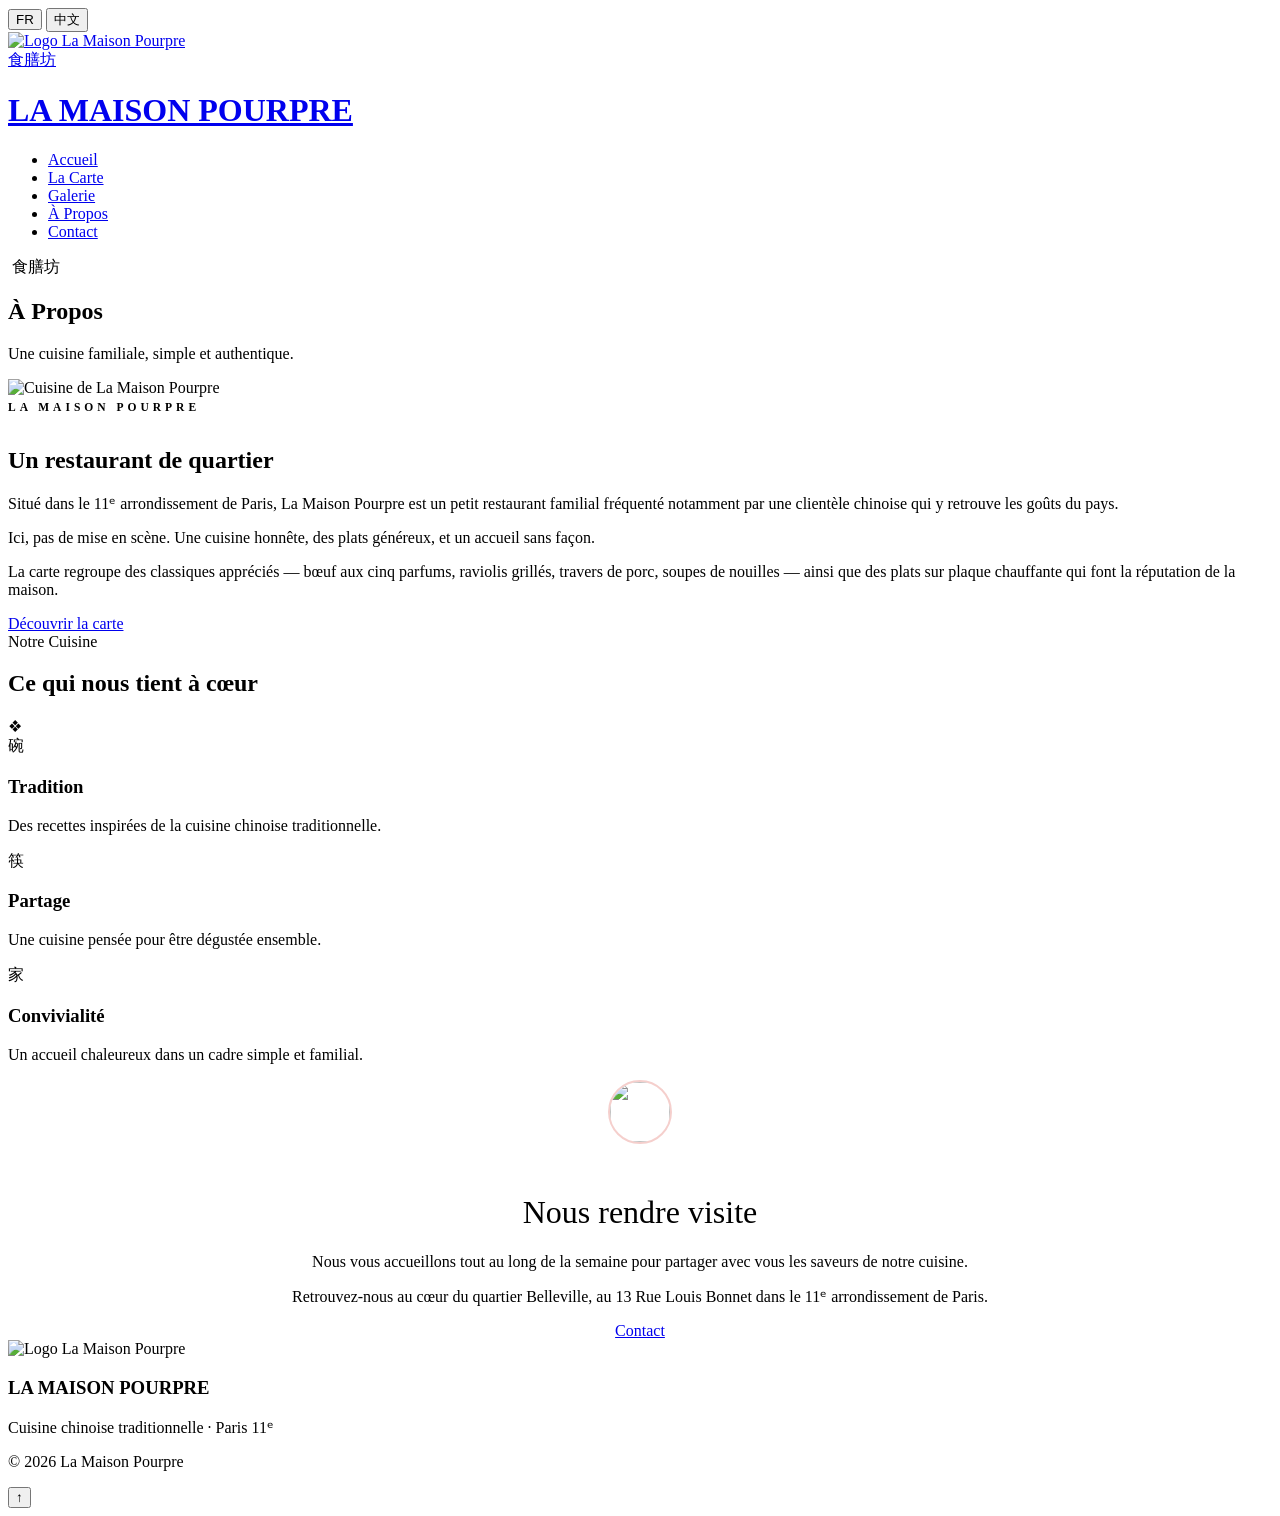
==== apropos.html @ 27ecfc63 "Add files via upload" ====
<!DOCTYPE html>
<html lang="fr">
<head>
  <meta charset="UTF-8">
  <meta name="viewport" content="width=device-width, initial-scale=1.0">
  <title>À Propos | La Maison Pourpre</title>
  <meta name="description" content="À propos de La Maison Pourpre, restaurant chinois familial à Paris 11.">
  <link rel="icon" type="image/png" href="images/logo.png">
  <link rel="stylesheet" href="css/style.css">
</head>
<body>

<!-- SÉLECTEUR DE LANGUE -->
<div class="lang-switcher">
  <button class="lang-btn active" data-lang="fr">FR</button>
  <button class="lang-btn" data-lang="zh">中文</button>
</div>

<!-- HEADER -->
<header class="header">
  <a href="index.html" class="logo-container">
    <img class="logo-img" src="images/logo.png" alt="Logo La Maison Pourpre">
    <div class="logo-text">
      <div class="chinese-name">食膳坊</div>
      <h1>LA MAISON POURPRE</h1>
    </div>
  </a>
  <nav>
    <ul>
      <li><a href="index.html" data-i18n="nav_home">Accueil</a></li>
      <li><a href="menu.html" data-i18n="nav_menu">La Carte</a></li>
      <li><a href="galerie.html" data-i18n="nav_gallery">Galerie</a></li>
      <li><a href="apropos.html" class="active" data-i18n="nav_about">À Propos</a></li>
      <li><a href="contact.html" data-i18n="nav_contact">Contact</a></li>
    </ul>
  </nav>
</header>

<!-- PAGE HERO -->
<section class="page-hero">
  <div class="page-hero-bg" style="background-image:url('images/eventailgauche.jpg');"></div>
  <div class="page-hero-overlay"></div>
  <div class="page-hero-content">
    <img class="page-hero-logo" src="images/logo.png" alt="">
    <span class="hero-chinese">食膳坊</span>
    <h1 data-i18n="about_hero_title">À Propos</h1>
    <p data-i18n="about_hero_desc">Une cuisine familiale, simple et authentique.</p>
  </div>
</section>

<!-- PRÉSENTATION PRINCIPALE -->
<section class="section" style="background:var(--cream);">
  <div class="container">
    <div class="about-grid">
      <div class="about-img reveal">
        <img src="images/dumpling.jpg" alt="Cuisine de La Maison Pourpre">
      </div>
      <div class="about-text reveal">
        <span style="display:inline-block; font-size:0.72rem; font-weight:700; letter-spacing:4px; text-transform:uppercase; color:var(--red); margin-bottom:14px;" data-i18n="about_label">La Maison Pourpre</span>
        <h2 data-i18n="about_title">Un restaurant de quartier</h2>
        <p data-i18n="about_p1">Situé dans le 11ᵉ arrondissement de Paris, La Maison Pourpre est un petit restaurant familial fréquenté notamment par une clientèle chinoise qui y retrouve les goûts du pays.</p>
        <p data-i18n="about_p2">Ici, pas de mise en scène. Une cuisine honnête, des plats généreux, et un accueil sans façon.</p>
        <p data-i18n="about_p3">La carte regroupe des classiques appréciés — bœuf aux cinq parfums, raviolis grillés, travers de porc, soupes de nouilles — ainsi que des plats sur plaque chauffante qui font la réputation de la maison.</p>
        <a href="menu.html" class="btn-primary" style="margin-top:10px;" data-i18n="btn_carte">Découvrir la carte</a>
      </div>
    </div>
  </div>
</section>

<!-- VALEURS -->
<section class="section" style="background:var(--paper);">
  <div class="container">
    <div class="section-title reveal">
      <span class="label" data-i18n="val_label">Notre Cuisine</span>
      <h2 data-i18n="val_title">Ce qui nous tient à cœur</h2>
      <span class="ornament">❖</span>
    </div>
    <div class="values-grid reveal">
      <div class="value-item">
        <div class="value-icon">碗</div>
        <h3 data-i18n="val1_title">Tradition</h3>
        <p data-i18n="val1_text">Des recettes inspirées de la cuisine chinoise traditionnelle.</p>
      </div>
      <div class="value-item">
        <div class="value-icon">筷</div>
        <h3 data-i18n="val2_title">Partage</h3>
        <p data-i18n="val2_text">Une cuisine pensée pour être dégustée ensemble.</p>
      </div>
      <div class="value-item">
        <div class="value-icon">家</div>
        <h3 data-i18n="val3_title">Convivialité</h3>
        <p data-i18n="val3_text">Un accueil chaleureux dans un cadre simple et familial.</p>
      </div>
    </div>
  </div>
</section>

<!-- NOUS RENDRE VISITE -->
<section class="section" style="background:var(--cream);">
  <div class="container">
    <div class="intro-content reveal" style="text-align:center;">
      <img src="images/logo.png" alt="" style="width:60px; height:60px; object-fit:contain; border-radius:50%; margin:0 auto 24px; border:2px solid rgba(204,18,0,0.2);">
      <h2 style="font-family:'Cormorant Garamond',serif; font-size:2rem; font-weight:400; margin-bottom:22px;" data-i18n="visit_title">Nous rendre visite</h2>
      <p data-i18n="visit_p1">Nous vous accueillons tout au long de la semaine pour partager avec vous les saveurs de notre cuisine.</p>
      <p data-i18n="visit_p2">Retrouvez-nous au cœur du quartier Belleville, au 13 Rue Louis Bonnet dans le 11ᵉ arrondissement de Paris.</p>
      <a href="contact.html" class="btn-primary" style="margin-top:14px;" data-i18n="nav_contact">Contact</a>
    </div>
  </div>
</section>

<!-- FOOTER -->
<footer>
  <div class="footer-logo">
    <img src="images/logo.png" alt="Logo La Maison Pourpre">
    <h3>LA MAISON POURPRE</h3>
  </div>
  <p data-i18n="footer_tagline">Cuisine chinoise traditionnelle · Paris 11ᵉ</p>
  <p data-i18n="footer_copy">© 2026 La Maison Pourpre</p>
</footer>

<button id="backToTop">↑</button>

<script src="js/lang.js"></script>
</body>
</html>
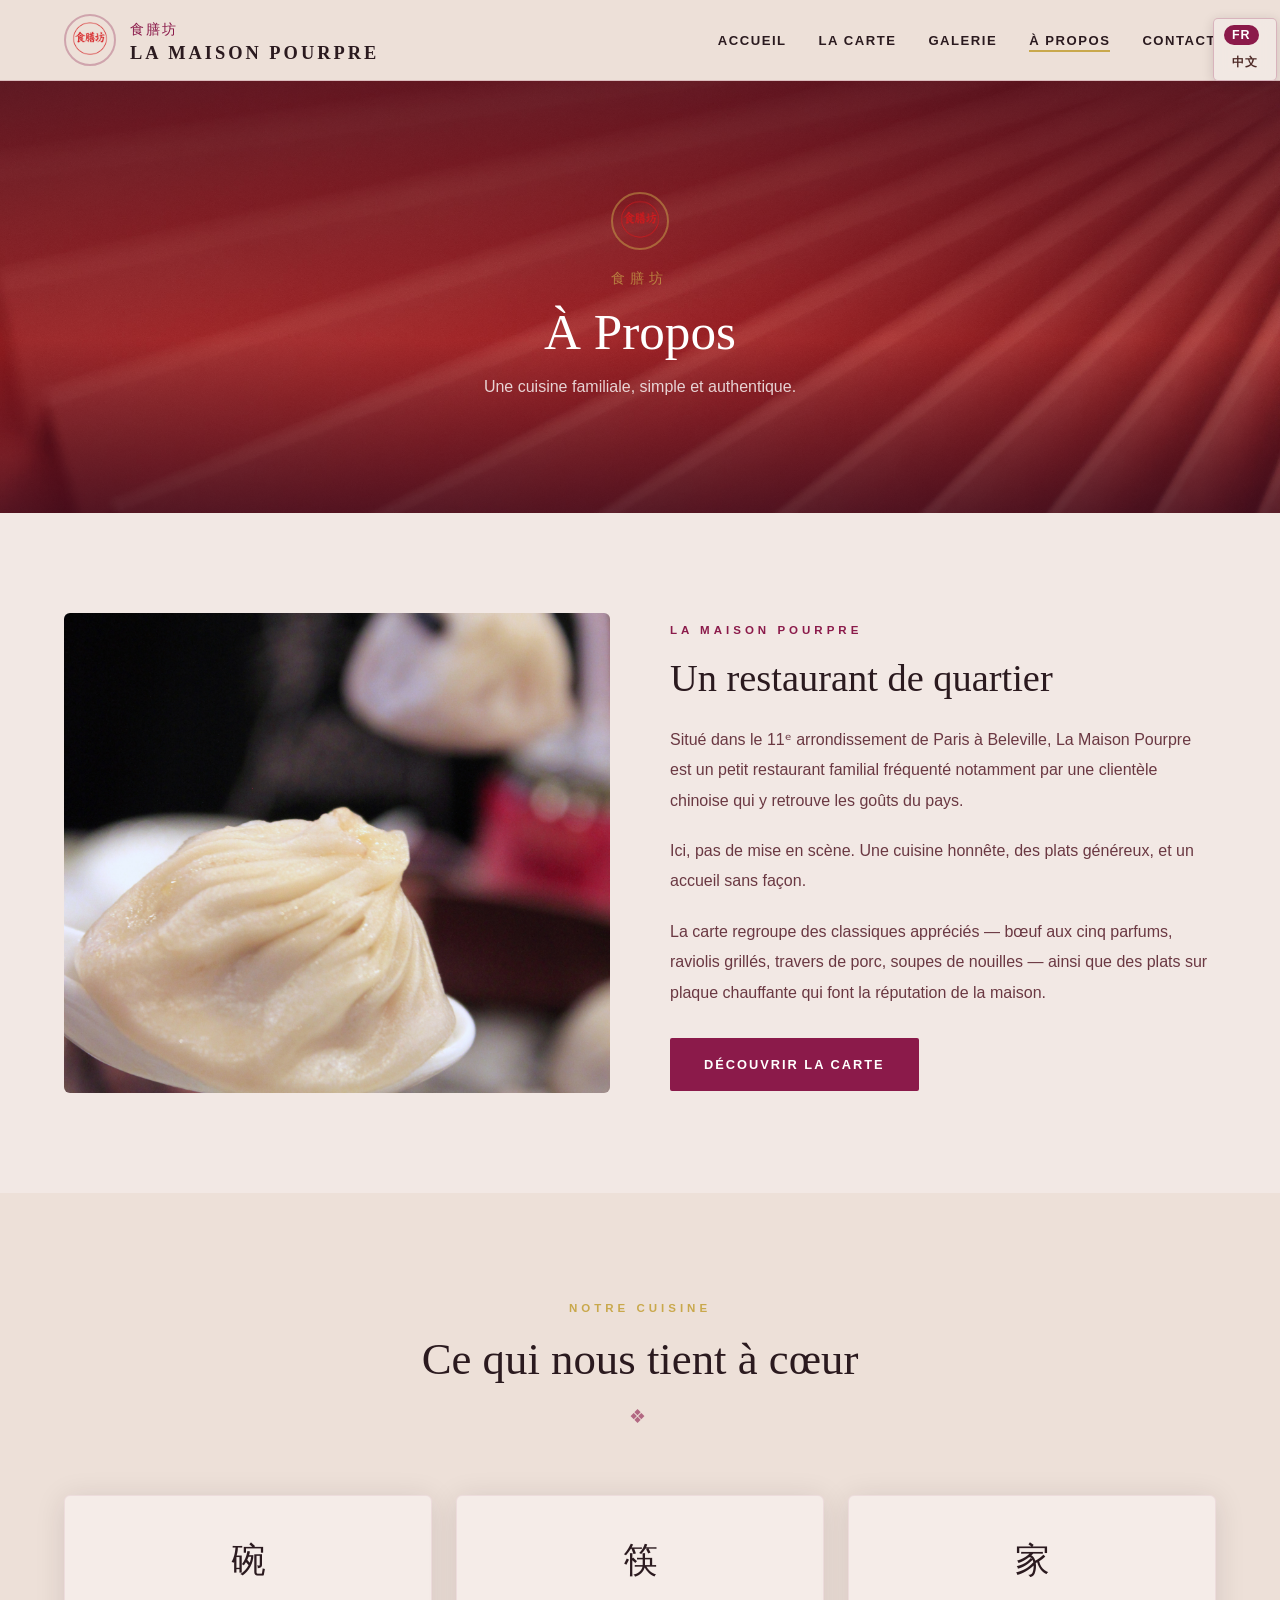
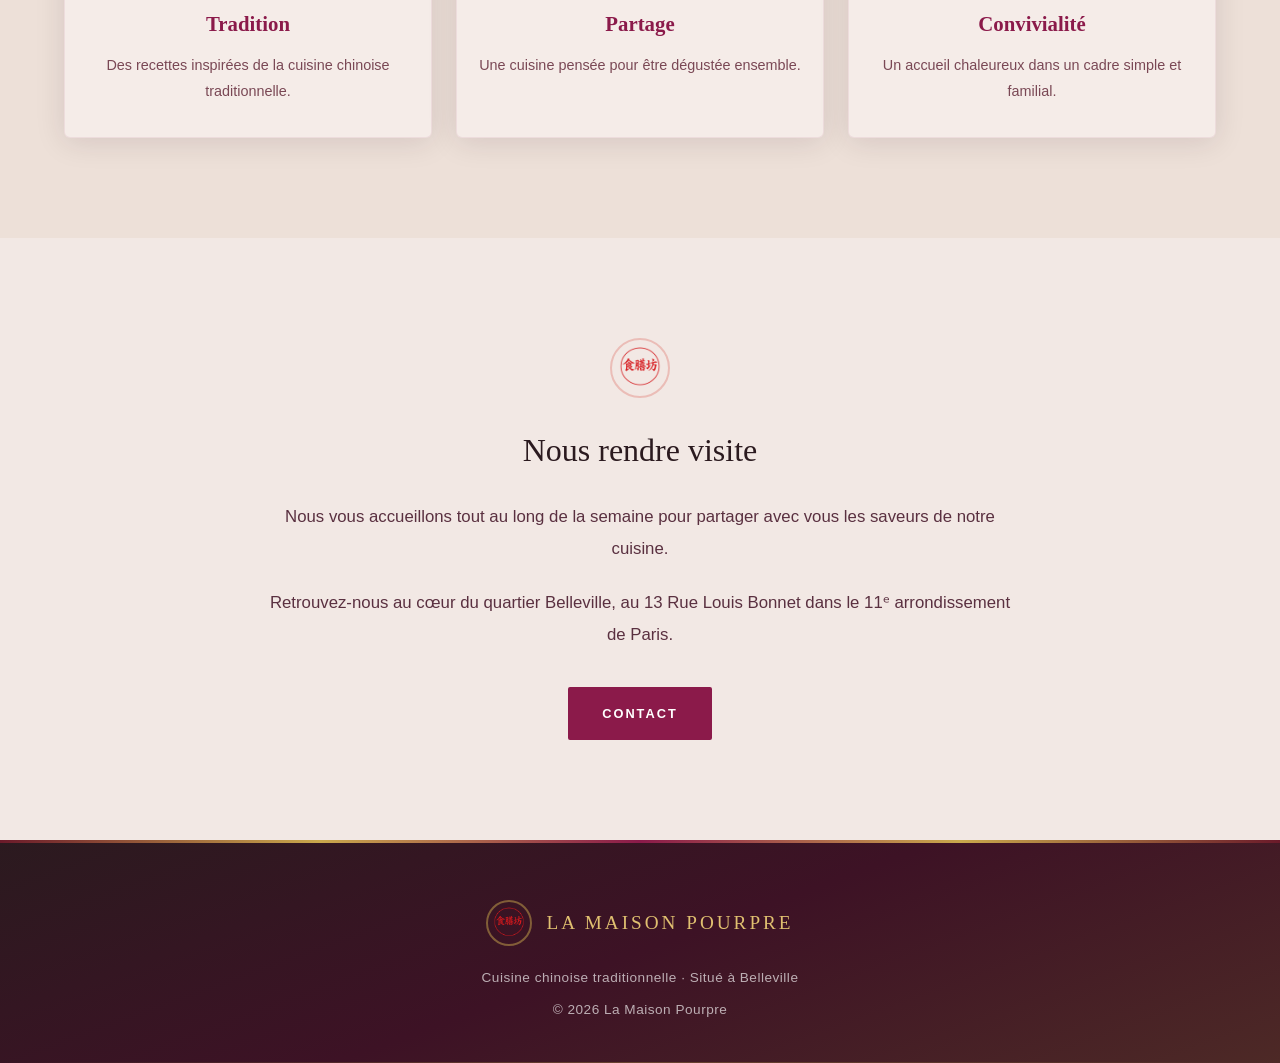
==== commit 4462818f: "Update restaurant description with location details" ====
--- a/apropos.html
+++ b/apropos.html
@@ -58,7 +58,7 @@
       <div class="about-text reveal">
         <span style="display:inline-block; font-size:0.72rem; font-weight:700; letter-spacing:4px; text-transform:uppercase; color:var(--red); margin-bottom:14px;" data-i18n="about_label">La Maison Pourpre</span>
         <h2 data-i18n="about_title">Un restaurant de quartier</h2>
-        <p data-i18n="about_p1">Situé dans le 11ᵉ arrondissement de Paris, La Maison Pourpre est un petit restaurant familial fréquenté notamment par une clientèle chinoise qui y retrouve les goûts du pays.</p>
+        <p data-i18n="about_p1">Situé dans le 11ᵉ arrondissement de Paris à Belleville, La Maison Pourpre est un petit restaurant familial fréquenté notamment par une clientèle chinoise qui y retrouve les goûts du pays.</p>
         <p data-i18n="about_p2">Ici, pas de mise en scène. Une cuisine honnête, des plats généreux, et un accueil sans façon.</p>
         <p data-i18n="about_p3">La carte regroupe des classiques appréciés — bœuf aux cinq parfums, raviolis grillés, travers de porc, soupes de nouilles — ainsi que des plats sur plaque chauffante qui font la réputation de la maison.</p>
         <a href="menu.html" class="btn-primary" style="margin-top:10px;" data-i18n="btn_carte">Découvrir la carte</a>
--- a/css/style.css
+++ b/css/style.css
@@ -0,0 +1,1065 @@
+/* ============================================================
+   LA MAISON POURPRE — style.css
+   Police : Cormorant Garamond (titres) + Lato (corps)
+   Palette : Pourpre · Bordeaux · Or · Brun
+   ============================================================ */
+
+@import url('https://fonts.googleapis.com/css2?family=Cormorant+Garamond:ital,wght@0,300;0,400;0,600;0,700;1,300;1,400&family=Lato:wght@300;400;700&display=swap');
+
+/* ──────────────────────────────────────────────
+   VARIABLES
+────────────────────────────────────────────── */
+:root {
+  --red:          #8B1A4A;   /* pourpre principal */
+  --red-dark:     #5E0F33;   /* pourpre foncé */
+  --red-light:    #A93060;   /* pourpre clair */
+  --bordeaux:     #6B1A2A;   /* bordeaux profond */
+  --brown:        #4D2926;   /* brun chaud */
+  --brown-light:  #7A4A3A;   /* brun moyen */
+  --green:        #3D6B4A;
+  --cream:        #F2E8E4;   /* crème légèrement rosée */
+  --paper:        #EDE0D8;   /* fond général — ivoire pourpré */
+  --paper-light:  #F5ECE8;   /* sections alternées */
+  --ink:          #2B1A1F;   /* texte foncé avec teinte pourpre */
+  --gold:         #C9A84C;   /* or conservé */
+  --gold-light:   #E0C070;   /* or clair */
+
+  --radius:     6px;
+  --transition: all 0.35s ease;
+  --shadow:     0 4px 30px rgba(43,10,30,.12);
+  --shadow-lg:  0 12px 50px rgba(43,10,30,.22);
+}
+
+/* ──────────────────────────────────────────────
+   RESET
+────────────────────────────────────────────── */
+*, *::before, *::after { margin:0; padding:0; box-sizing:border-box; }
+html { scroll-behavior:smooth; }
+
+body {
+  font-family: 'Lato', sans-serif;
+  background: var(--paper);
+  color: var(--ink);
+  line-height: 1.8;
+  overflow-x: hidden;
+}
+
+img { display:block; max-width:100%; }
+
+/* ──────────────────────────────────────────────
+   SÉLECTEUR DE LANGUE
+────────────────────────────────────────────── */
+.lang-switcher {
+  position: absolute;
+  top: 18px;
+  right: 3px;
+  z-index: 2000;
+  display: flex;
+  flex-direction: column;
+  align-items: flex-start;
+  gap: 6px;
+  background: rgba(242,232,228,0.95);
+  border: 1px solid rgba(139,26,74,0.25);
+  border-radius: 5px;
+  padding: 6px 10px;
+  backdrop-filter: blur(8px);
+  box-shadow: 0 2px 12px rgba(43,10,30,.15);
+}
+
+.lang-btn {
+  background: none;
+  border: none;
+  cursor: pointer;
+  font-family: 'Lato', sans-serif;
+  font-size: 0.78rem;
+  font-weight: 700;
+  letter-spacing: 1px;
+  color: var(--brown);
+  padding: 3px 8px;
+  border-radius: 20px;
+  transition: var(--transition);
+  text-transform: uppercase;
+}
+
+.lang-btn.active,
+.lang-btn:hover {
+  background: var(--red);
+  color: white;
+}
+
+/* ──────────────────────────────────────────────
+   CONTAINER
+────────────────────────────────────────────── */
+.container { width:90%; max-width:1200px; margin:auto; }
+
+/* ──────────────────────────────────────────────
+   HEADER
+────────────────────────────────────────────── */
+.header {
+  position: sticky;
+  top: 0;
+  z-index: 1000;
+  background: rgba(237,224,216,0.97);
+  backdrop-filter: blur(12px);
+  border-bottom: 1px solid rgba(139,26,74,0.18);
+  display: flex;
+  justify-content: space-between;
+  align-items: center;
+  padding: 14px 5%;
+  transition: var(--transition);
+}
+
+.logo-container {
+  display: flex;
+  align-items: center;
+  gap: 14px;
+  text-decoration: none;
+}
+
+.logo-container img.logo-img {
+  width: 52px;
+  height: 52px;
+  object-fit: contain;
+  border-radius: 50%;
+  border: 2px solid rgba(139,26,74,0.3);
+}
+
+.logo-text h1 {
+  font-family: 'Cormorant Garamond', serif;
+  font-size: 1.15rem;
+  font-weight: 600;
+  letter-spacing: 3px;
+  color: var(--ink);
+  line-height: 1.1;
+}
+
+.logo-text .chinese-name {
+  font-size: 0.9rem;
+  color: var(--red);
+  letter-spacing: 2px;
+}
+
+nav ul {
+  display: flex;
+  list-style: none;
+  gap: 32px;
+  align-items: center;
+}
+
+nav a {
+  text-decoration: none;
+  color: var(--ink);
+  font-family: 'Lato', sans-serif;
+  font-size: 0.82rem;
+  font-weight: 700;
+  letter-spacing: 1.5px;
+  text-transform: uppercase;
+  transition: var(--transition);
+  position: relative;
+  padding-bottom: 4px;
+}
+
+nav a::after {
+  content: '';
+  position: absolute;
+  bottom: 0; left: 0;
+  width: 0; height: 2px;
+  background: var(--gold);
+  transition: width 0.3s ease;
+}
+
+nav a:hover::after,
+nav a.active::after { width: 100%; }
+nav a:hover { color: var(--red); }
+
+/* ──────────────────────────────────────────────
+   HERO (index)
+────────────────────────────────────────────── */
+.hero {
+  height: 100vh;
+  min-height: 600px;
+  background-color: var(--red-dark);
+  background-image: url('../images/devanurepoupre.jpg');
+  background-position: center center;
+  background-size: cover;
+  background-repeat: no-repeat;
+  position: relative;
+  display: flex;
+  align-items: center;
+  justify-content: center;
+  overflow: hidden;
+}
+
+.hero-bg {
+  position: absolute;
+  inset: 0;
+  background-image: url('../images/devanurepoupre.jpg');
+  background-position: center center;
+  background-size: cover;
+  background-repeat: no-repeat;
+  transform: scale(1.05);
+  animation: heroZoom 18s ease-in-out infinite alternate;
+}
+
+@keyframes heroZoom {
+  from { transform: scale(1.05); }
+  to   { transform: scale(1.12); }
+}
+
+.hero-overlay {
+  position: absolute;
+  inset: 0;
+  background: linear-gradient(
+    to bottom,
+    rgba(43,10,30,.60) 0%,
+    rgba(107,26,42,.40) 60%,
+    rgba(43,10,30,.75) 100%
+  );
+}
+
+.hero-content {
+  position: relative;
+  text-align: center;
+  color: white;
+  max-width: 860px;
+  padding: 20px;
+  animation: fadeUp 1.4s ease both;
+}
+
+.hero-logo {
+  width: 90px;
+  height: 90px;
+  object-fit: contain;
+  border-radius: 50%;
+  margin: 0 auto 24px;
+  border: 3px solid rgba(201,168,76,0.5);
+  animation: fadeUp 1s ease 0.2s both;
+}
+
+.hero-chinese {
+  display: block;
+  font-family: 'Cormorant Garamond', serif;
+  font-size: 1.1rem;
+  letter-spacing: 6px;
+  color: rgba(201,168,76,0.75);
+  text-transform: uppercase;
+  margin-bottom: 16px;
+  animation: fadeUp 1s ease 0.4s both;
+}
+
+.hero h2 {
+  font-family: 'Cormorant Garamond', serif;
+  font-size: 4.5rem;
+  font-weight: 300;
+  line-height: 1.1;
+  margin-bottom: 18px;
+  animation: fadeUp 1s ease 0.5s both;
+}
+
+.hero p {
+  font-size: 1.1rem;
+  font-weight: 300;
+  letter-spacing: 1px;
+  margin-bottom: 44px;
+  opacity: 0.9;
+  animation: fadeUp 1s ease 0.7s both;
+}
+
+.hero-divider {
+  width: 60px;
+  height: 1px;
+  background: rgba(201,168,76,0.6);
+  margin: 0 auto 40px;
+  animation: fadeUp 1s ease 0.6s both;
+}
+
+.hero-buttons {
+  display: flex;
+  justify-content: center;
+  gap: 20px;
+  flex-wrap: wrap;
+  animation: fadeUp 1s ease 0.9s both;
+}
+
+/* ──────────────────────────────────────────────
+   BOUTONS
+────────────────────────────────────────────── */
+.btn-primary, .btn-secondary {
+  padding: 13px 32px;
+  border-radius: 2px;
+  text-decoration: none;
+  font-family: 'Lato', sans-serif;
+  font-size: 0.8rem;
+  font-weight: 700;
+  letter-spacing: 2px;
+  text-transform: uppercase;
+  transition: var(--transition);
+  display: inline-block;
+}
+
+.btn-primary {
+  background: var(--red);
+  color: white;
+  border: 2px solid var(--red);
+}
+
+.btn-primary:hover {
+  background: var(--red-dark);
+  border-color: var(--red-dark);
+  transform: translateY(-2px);
+  box-shadow: 0 8px 25px rgba(139,26,74,.40);
+}
+
+.btn-secondary {
+  border: 2px solid rgba(201,168,76,0.7);
+  color: var(--gold-light);
+  background: transparent;
+}
+
+.btn-secondary:hover {
+  background: var(--gold);
+  color: var(--ink);
+  border-color: var(--gold);
+}
+
+/* ──────────────────────────────────────────────
+   SECTIONS
+────────────────────────────────────────────── */
+.section { padding: 100px 0; }
+
+.section-title {
+  text-align: center;
+  margin-bottom: 60px;
+}
+
+.section-title .label {
+  display: inline-block;
+  font-size: 0.72rem;
+  font-weight: 700;
+  letter-spacing: 4px;
+  text-transform: uppercase;
+  color: var(--gold);
+  margin-bottom: 14px;
+}
+
+.section-title h2 {
+  font-family: 'Cormorant Garamond', serif;
+  font-size: 2.8rem;
+  font-weight: 400;
+  color: var(--ink);
+  line-height: 1.2;
+}
+
+.section-title .ornament {
+  display: block;
+  color: var(--red);
+  font-size: 1.2rem;
+  margin-top: 14px;
+  opacity: 0.6;
+  letter-spacing: 6px;
+}
+
+/* ──────────────────────────────────────────────
+   INTRO (index)
+────────────────────────────────────────────── */
+.intro { background: var(--paper-light); }
+
+.intro-content {
+  max-width: 760px;
+  margin: auto;
+  text-align: center;
+}
+
+.intro-content p {
+  margin-bottom: 22px;
+  font-size: 1.05rem;
+  color: #5a3040;
+  font-weight: 300;
+  line-height: 1.9;
+}
+
+/* ──────────────────────────────────────────────
+   CARTES (spécialités etc.)
+────────────────────────────────────────────── */
+.cards {
+  display: grid;
+  grid-template-columns: repeat(auto-fit, minmax(280px,1fr));
+  gap: 30px;
+}
+
+.card {
+  background: var(--paper-light);
+  border-radius: var(--radius);
+  overflow: hidden;
+  box-shadow: var(--shadow);
+  transition: var(--transition);
+  border: 1px solid rgba(139,26,74,0.08);
+}
+
+.card:hover { transform: translateY(-8px); box-shadow: var(--shadow-lg); }
+
+.card-image { height: 250px; overflow: hidden; }
+
+.card-image img {
+  width: 100%; height: 100%;
+  object-fit: cover;
+  transition: 0.6s ease;
+}
+
+.card:hover .card-image img { transform: scale(1.08); }
+
+.card-content { padding: 28px; }
+
+.card-content h3 {
+  font-family: 'Cormorant Garamond', serif;
+  font-size: 1.4rem;
+  color: var(--red);
+  margin-bottom: 10px;
+}
+
+.card-content .chinese { font-size: 0.85rem; color: var(--brown-light); letter-spacing: 2px; }
+.card-content p { color: #6a3842; font-size: 0.95rem; }
+
+/* ──────────────────────────────────────────────
+   AMBIANCE (2 images)
+────────────────────────────────────────────── */
+.atmosphere-grid {
+  display: grid;
+  grid-template-columns: 1fr 1fr;
+  gap: 16px;
+}
+
+.atmosphere-grid .atm-item {
+  position: relative;
+  overflow: hidden;
+  border-radius: var(--radius);
+}
+
+.atmosphere-grid .atm-item img {
+  width: 100%;
+  height: 360px;
+  object-fit: cover;
+  transition: transform 0.8s ease;
+}
+
+.atmosphere-grid .atm-item:hover img { transform: scale(1.05); }
+
+/* ──────────────────────────────────────────────
+   INFOS RAPIDES (index bas)
+────────────────────────────────────────────── */
+.info {
+  background: linear-gradient(135deg, var(--ink) 0%, #3D1225 60%, var(--bordeaux) 100%);
+  color: white;
+}
+
+.info-grid {
+  display: grid;
+  grid-template-columns: repeat(auto-fit, minmax(220px,1fr));
+  gap: 40px;
+  text-align: center;
+}
+
+.info-grid .info-block h3 {
+  font-family: 'Cormorant Garamond', serif;
+  font-size: 1.3rem;
+  color: var(--gold);
+  margin-bottom: 12px;
+  letter-spacing: 1px;
+}
+
+.info-grid .info-block p { color: rgba(242,232,228,0.85); font-size: 0.95rem; line-height: 1.7; }
+
+.info-grid .info-block a {
+  color: var(--gold-light);
+  text-decoration: none;
+  transition: var(--transition);
+}
+
+.info-grid .info-block a:hover {
+  color: white;
+  text-shadow: 0 0 12px rgba(201,168,76,0.6);
+}
+
+/* ──────────────────────────────────────────────
+   ÉVENTAIL DÉCORATIF
+────────────────────────────────────────────── */
+.devanture {
+  display: flex;
+  justify-content: center;
+  padding: 30px 0;
+  background: var(--cream);
+}
+
+.devanture img {
+  width: min(100%, 520px);
+  max-width: 520px;
+  height: auto;
+  display: block;
+  border-radius: 8px;
+  box-shadow: 0 10px 30px rgba(43,10,30,0.18);
+}
+
+.fan-deco {
+  width: 100%;
+  overflow: hidden;
+  position: relative;
+  height: 200px;
+  background: var(--paper-light);
+  display: flex;
+  align-items: center;
+  justify-content: center;
+}
+
+.fan-deco img {
+  height: 220px;
+  object-fit: contain;
+  opacity: 0.45;
+  mix-blend-mode: multiply;
+}
+
+.fan-deco-bottom {
+  width: 100%;
+  overflow: hidden;
+  height: 150px;
+  background: var(--paper);
+  display: flex;
+  align-items: flex-end;
+  justify-content: center;
+}
+
+.fan-deco-bottom img {
+  height: 170px;
+  object-fit: contain;
+  opacity: 0.35;
+  mix-blend-mode: multiply;
+}
+
+/* ──────────────────────────────────────────────
+   PAGE HERO (pages internes)
+────────────────────────────────────────────── */
+.page-hero {
+  height: 48vh;
+  min-height: 340px;
+  display: flex;
+  align-items: center;
+  justify-content: center;
+  text-align: center;
+  color: white;
+  position: relative;
+  background-size: cover;
+  background-position: center;
+  overflow: hidden;
+}
+
+.page-hero-bg {
+  position: absolute;
+  inset: 0;
+  background-size: cover;
+  background-position: center;
+  animation: heroZoom 18s ease-in-out infinite alternate;
+}
+
+.page-hero-overlay {
+  position: absolute;
+  inset: 0;
+  background: linear-gradient(to bottom, rgba(43,10,30,.65), rgba(107,26,42,.45) 60%, rgba(43,10,30,.75));
+}
+
+.page-hero-content {
+  position: relative;
+  z-index: 2;
+  animation: fadeUp 1s ease both;
+}
+
+.page-hero-logo {
+  width: 58px;
+  height: 58px;
+  object-fit: contain;
+  border-radius: 50%;
+  margin: 0 auto 16px;
+  border: 2px solid rgba(201,168,76,0.5);
+}
+
+.page-hero-content .hero-chinese {
+  display: block;
+  font-family: 'Cormorant Garamond', serif;
+  font-size: 0.9rem;
+  letter-spacing: 5px;
+  color: rgba(201,168,76,0.7);
+  margin-bottom: 12px;
+}
+
+.page-hero h1 {
+  font-family: 'Cormorant Garamond', serif;
+  font-size: 3.2rem;
+  font-weight: 300;
+  line-height: 1.1;
+  margin-bottom: 12px;
+}
+
+.page-hero p {
+  font-size: 1rem;
+  font-weight: 300;
+  opacity: 0.8;
+}
+
+/* ──────────────────────────────────────────────
+   GALERIE
+────────────────────────────────────────────── */
+.gallery-masonry {
+  columns: 3 260px;
+  column-gap: 18px;
+}
+
+.gallery-masonry .gal-item {
+  break-inside: avoid;
+  margin-bottom: 18px;
+  overflow: hidden;
+  border-radius: var(--radius);
+  position: relative;
+  cursor: pointer;
+}
+
+.gallery-masonry .gal-item img {
+  width: 100%;
+  height: auto;
+  display: block;
+  transition: transform 0.6s ease;
+}
+
+.gallery-masonry .gal-item:hover img { transform: scale(1.06); }
+
+.gallery-masonry .gal-item .gal-overlay {
+  position: absolute;
+  inset: 0;
+  background: rgba(43,10,30,0);
+  transition: background 0.4s ease;
+}
+
+.gallery-masonry .gal-item:hover .gal-overlay { background: rgba(43,10,30,0.25); }
+
+.image-grid {
+  display: grid;
+  grid-template-columns: repeat(auto-fit, minmax(220px, 1fr));
+  gap: 18px;
+}
+
+.image-grid .gal-item {
+  margin-bottom: 0;
+}
+
+.image-grid .gal-item img {
+  width: 100%;
+  min-height: 220px;
+  max-height: 280px;
+  object-fit: cover;
+  border-radius: var(--radius);
+}
+
+/* Lightbox */
+.lightbox {
+  display: none;
+  position: fixed;
+  inset: 0;
+  background: rgba(0,0,0,0.92);
+  z-index: 9000;
+  align-items: center;
+  justify-content: center;
+  cursor: zoom-out;
+}
+
+.lightbox.open { display: flex; }
+
+.lightbox img {
+  max-width: 90vw;
+  max-height: 90vh;
+  object-fit: contain;
+  border-radius: var(--radius);
+  box-shadow: 0 0 80px rgba(0,0,0,0.8);
+}
+
+.lightbox-close {
+  position: absolute;
+  top: 24px; right: 32px;
+  background: none; border: none;
+  color: var(--gold-light); font-size: 2.2rem;
+  cursor: pointer; line-height: 1;
+}
+
+/* ──────────────────────────────────────────────
+   MENU RESTAURANT
+────────────────────────────────────────────── */
+.menu-nav {
+  display: flex;
+  flex-wrap: wrap;
+  justify-content: center;
+  gap: 10px;
+  margin-bottom: 60px;
+}
+
+.menu-nav-btn {
+  background: var(--paper-light);
+  border: 1px solid rgba(139,26,74,0.25);
+  padding: 9px 22px;
+  border-radius: 2px;
+  font-family: 'Lato', sans-serif;
+  font-size: 0.78rem;
+  font-weight: 700;
+  letter-spacing: 1.5px;
+  text-transform: uppercase;
+  cursor: pointer;
+  transition: var(--transition);
+  color: var(--ink);
+}
+
+.menu-nav-btn:hover,
+.menu-nav-btn.active {
+  background: var(--red);
+  color: white;
+  border-color: var(--red);
+}
+
+.menu-section { display: none; }
+.menu-section.active { display: block; }
+
+.menu-category-title {
+  font-family: 'Cormorant Garamond', serif;
+  font-size: 2rem;
+  font-weight: 400;
+  color: var(--red);
+  text-align: center;
+  margin-bottom: 8px;
+  padding-bottom: 14px;
+  border-bottom: 1px solid rgba(139,26,74,0.2);
+}
+
+.menu-category-cn {
+  text-align: center;
+  color: var(--gold);
+  font-size: 0.85rem;
+  letter-spacing: 3px;
+  margin-bottom: 40px;
+}
+
+.menu-items { display: grid; gap: 16px; }
+
+.menu-item {
+  background: var(--paper-light);
+  padding: 22px 28px;
+  border-radius: var(--radius);
+  box-shadow: 0 2px 12px rgba(43,10,30,.07);
+  border-left: 3px solid transparent;
+  transition: var(--transition);
+  display: flex;
+  justify-content: space-between;
+  align-items: flex-start;
+  gap: 16px;
+}
+
+.menu-item:hover {
+  border-left-color: var(--gold);
+  box-shadow: 0 6px 24px rgba(43,10,30,.14);
+  transform: translateX(4px);
+}
+
+.menu-item-name {
+  font-family: 'Cormorant Garamond', serif;
+  font-size: 1.25rem;
+  font-weight: 600;
+  color: var(--ink);
+  line-height: 1.3;
+}
+
+.menu-item-cn {
+  font-size: 0.82rem;
+  color: var(--red);
+  letter-spacing: 2px;
+  margin-top: 4px;
+}
+
+.menu-item-desc {
+  font-size: 0.9rem;
+  color: #7a4855;
+  margin-top: 6px;
+  font-style: italic;
+}
+
+.allergen-box {
+  background: var(--cream);
+  border-left: 4px solid var(--gold);
+  padding: 18px 24px;
+  border-radius: var(--radius);
+  margin-bottom: 48px;
+  font-size: 0.92rem;
+  color: var(--brown-light);
+}
+
+/* Séparateur de sous-section dans le menu */
+.menu-subsection-title {
+  font-family: 'Cormorant Garamond', serif;
+  font-size: 1.4rem;
+  font-weight: 600;
+  color: var(--bordeaux);
+  margin: 40px 0 16px;
+  padding-bottom: 8px;
+  border-bottom: 1px solid rgba(107,26,42,0.2);
+  letter-spacing: 1px;
+}
+
+.menu-subsection-cn {
+  font-size: 0.8rem;
+  color: var(--gold);
+  letter-spacing: 3px;
+  margin-bottom: 20px;
+}
+
+/* ──────────────────────────────────────────────
+   CONTACT
+────────────────────────────────────────────── */
+.contact-grid {
+  display: grid;
+  grid-template-columns: 1fr 1fr;
+  gap: 40px;
+}
+
+.contact-card {
+  background: var(--paper-light);
+  padding: 40px;
+  border-radius: var(--radius);
+  box-shadow: var(--shadow);
+  border: 1px solid rgba(139,26,74,0.1);
+}
+
+.contact-card h3 {
+  font-family: 'Cormorant Garamond', serif;
+  font-size: 1.3rem;
+  color: var(--red);
+  margin-bottom: 10px;
+  margin-top: 20px;
+}
+
+.contact-card h3:first-child { margin-top: 0; }
+
+.contact-card p { color: #6a3842; margin-bottom: 8px; font-size: 0.97rem; }
+.contact-card a { color: var(--gold); text-decoration: none; font-weight: 700; }
+.contact-card a:hover { color: var(--red); text-decoration: underline; }
+
+.map-container iframe {
+  width: 100%;
+  height: 420px;
+  border: none;
+  border-radius: var(--radius);
+}
+
+/* ──────────────────────────────────────────────
+   À PROPOS
+────────────────────────────────────────────── */
+.about-grid {
+  display: grid;
+  grid-template-columns: 1fr 1fr;
+  gap: 60px;
+  align-items: center;
+}
+
+.about-grid .about-img {
+  border-radius: var(--radius);
+  overflow: hidden;
+}
+
+.about-grid .about-img img {
+  width: 100%;
+  height: 480px;
+  object-fit: cover;
+  transition: transform 0.7s ease;
+}
+
+.about-grid .about-img:hover img { transform: scale(1.04); }
+
+.about-text h2 {
+  font-family: 'Cormorant Garamond', serif;
+  font-size: 2.4rem;
+  font-weight: 400;
+  color: var(--ink);
+  margin-bottom: 24px;
+  line-height: 1.2;
+}
+
+.about-text p {
+  color: #6a3842;
+  font-size: 1rem;
+  font-weight: 300;
+  line-height: 1.9;
+  margin-bottom: 20px;
+}
+
+.values-grid {
+  display: grid;
+  grid-template-columns: repeat(3,1fr);
+  gap: 24px;
+  text-align: center;
+}
+
+.value-item {
+  background: var(--paper-light);
+  padding: 32px 22px;
+  border-radius: var(--radius);
+  box-shadow: var(--shadow);
+  transition: var(--transition);
+  border: 1px solid rgba(139,26,74,0.08);
+}
+
+.value-item:hover { transform: translateY(-6px); box-shadow: var(--shadow-lg); }
+
+.value-icon {
+  font-size: 2.2rem;
+  margin-bottom: 14px;
+}
+
+.value-item h3 {
+  font-family: 'Cormorant Garamond', serif;
+  font-size: 1.3rem;
+  color: var(--red);
+  margin-bottom: 10px;
+}
+
+.value-item p { color: #7a4855; font-size: 0.9rem; }
+
+/* ──────────────────────────────────────────────
+   FOOTER
+────────────────────────────────────────────── */
+footer {
+  background: linear-gradient(160deg, var(--ink) 0%, #3D1225 50%, var(--brown) 100%);
+  color: white;
+  text-align: center;
+  padding: 60px 20px 40px;
+  position: relative;
+  overflow: hidden;
+}
+
+footer::before {
+  content: '';
+  position: absolute;
+  top: 0; left: 0; right: 0;
+  height: 3px;
+  background: linear-gradient(90deg, var(--bordeaux), var(--gold), var(--red), var(--gold), var(--bordeaux));
+}
+
+footer::after {
+  content: '';
+  position: absolute;
+  bottom: 0; left: 0; right: 0;
+  height: 1px;
+  background: linear-gradient(90deg, transparent, rgba(201,168,76,0.3), transparent);
+}
+
+.footer-logo {
+  display: flex;
+  align-items: center;
+  justify-content: center;
+  gap: 14px;
+  margin-bottom: 20px;
+}
+
+.footer-logo img {
+  width: 46px;
+  height: 46px;
+  object-fit: contain;
+  border-radius: 50%;
+  border: 2px solid rgba(201,168,76,0.5);
+}
+
+.footer-logo h3 {
+  font-family: 'Cormorant Garamond', serif;
+  font-size: 1.2rem;
+  font-weight: 400;
+  letter-spacing: 3px;
+  color: var(--gold-light);
+}
+
+footer p {
+  opacity: 0.65;
+  font-size: 0.85rem;
+  margin-top: 8px;
+  letter-spacing: 0.5px;
+}
+
+/* ──────────────────────────────────────────────
+   BACK TO TOP
+────────────────────────────────────────────── */
+#backToTop {
+  position: fixed;
+  right: 28px; bottom: 28px;
+  width: 46px; height: 46px;
+  border: none;
+  border-radius: 50%;
+  background: var(--red);
+  color: white;
+  cursor: pointer;
+  font-size: 1.1rem;
+  opacity: 0;
+  pointer-events: none;
+  transition: var(--transition);
+  box-shadow: 0 4px 16px rgba(139,26,74,.45);
+  z-index: 500;
+}
+
+#backToTop.show { opacity: 1; pointer-events: auto; }
+#backToTop:hover { background: var(--red-dark); transform: translateY(-3px); }
+
+/* ──────────────────────────────────────────────
+   ANIMATIONS
+────────────────────────────────────────────── */
+@keyframes fadeUp {
+  from { opacity:0; transform:translateY(30px); }
+  to   { opacity:1; transform:translateY(0);    }
+}
+
+@keyframes fadeIn {
+  from { opacity:0; }
+  to   { opacity:1; }
+}
+
+.reveal {
+  opacity: 0;
+  transform: translateY(30px);
+  transition: opacity 0.7s ease, transform 0.7s ease;
+}
+
+.reveal.visible {
+  opacity: 1;
+  transform: translateY(0);
+}
+
+/* ──────────────────────────────────────────────
+   RESPONSIVE TABLET
+────────────────────────────────────────────── */
+@media(max-width:992px) {
+  .hero h2  { font-size: 3.2rem; }
+  .section  { padding: 70px 0; }
+  .contact-grid { grid-template-columns: 1fr; }
+  .about-grid   { grid-template-columns: 1fr; }
+  .values-grid  { grid-template-columns: 1fr 1fr; }
+}
+
+/* ──────────────────────────────────────────────
+   RESPONSIVE MOBILE
+────────────────────────────────────────────── */
+@media(max-width:768px) {
+  .header { flex-direction: column; gap: 14px; padding: 12px 5%; }
+  nav ul { flex-wrap: wrap; justify-content: center; gap: 12px; }
+  .hero h2 { font-size: 2.4rem; }
+  .page-hero h1 { font-size: 2.2rem; }
+  .atmosphere-grid { grid-template-columns: 1fr; }
+  .gallery-masonry { columns: 2; }
+  .values-grid { grid-template-columns: 1fr; }
+  .menu-item { flex-direction: column; }
+  .lang-switcher { top: auto; bottom: 80px; right: 14px; }
+}
+
+@media(max-width:480px) {
+  .hero h2 { font-size: 2rem; }
+  .btn-primary, .btn-secondary { width: 100%; text-align: center; }
+  .gallery-masonry { columns: 1; }
+  .contact-card { padding: 24px 20px; }
+}
+
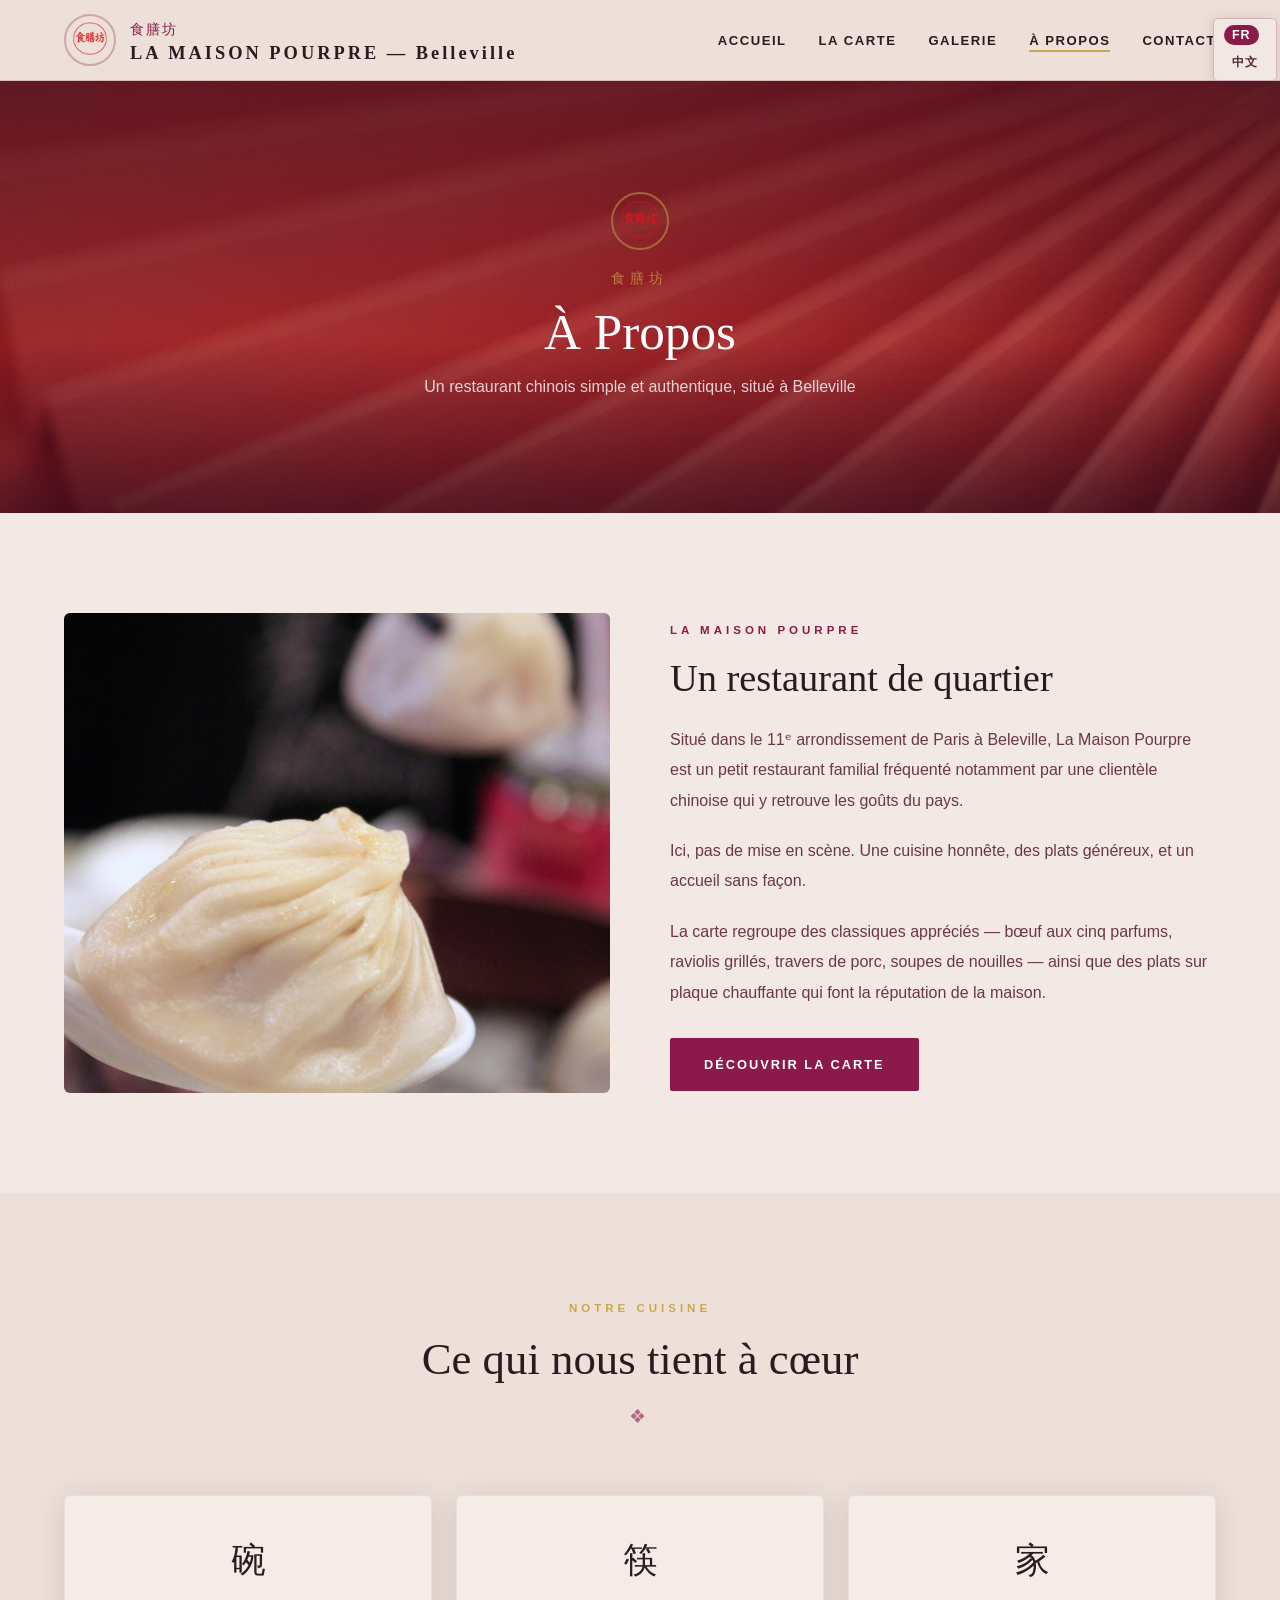
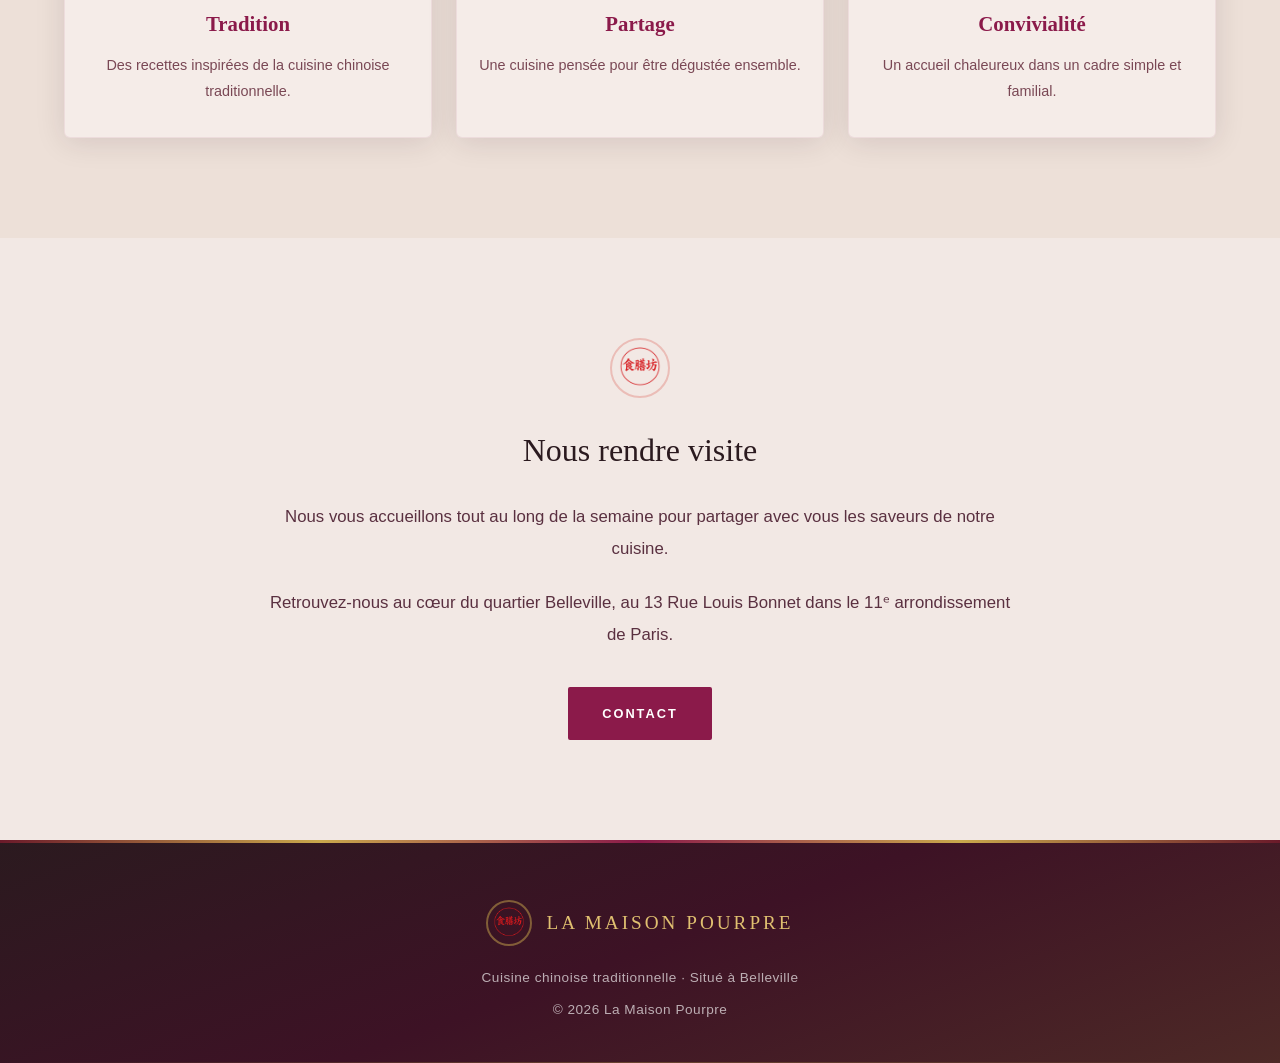
==== commit 4b1472be: "Update header text" ====
--- a/apropos.html
+++ b/apropos.html
@@ -22,7 +22,7 @@
     <img class="logo-img" src="images/logo.png" alt="Logo La Maison Pourpre">
     <div class="logo-text">
       <div class="chinese-name">食膳坊</div>
-      <h1>LA MAISON POURPRE</h1>
+      <h1>LA MAISON POURPRE — Belleville</h1>
     </div>
   </a>
   <nav>
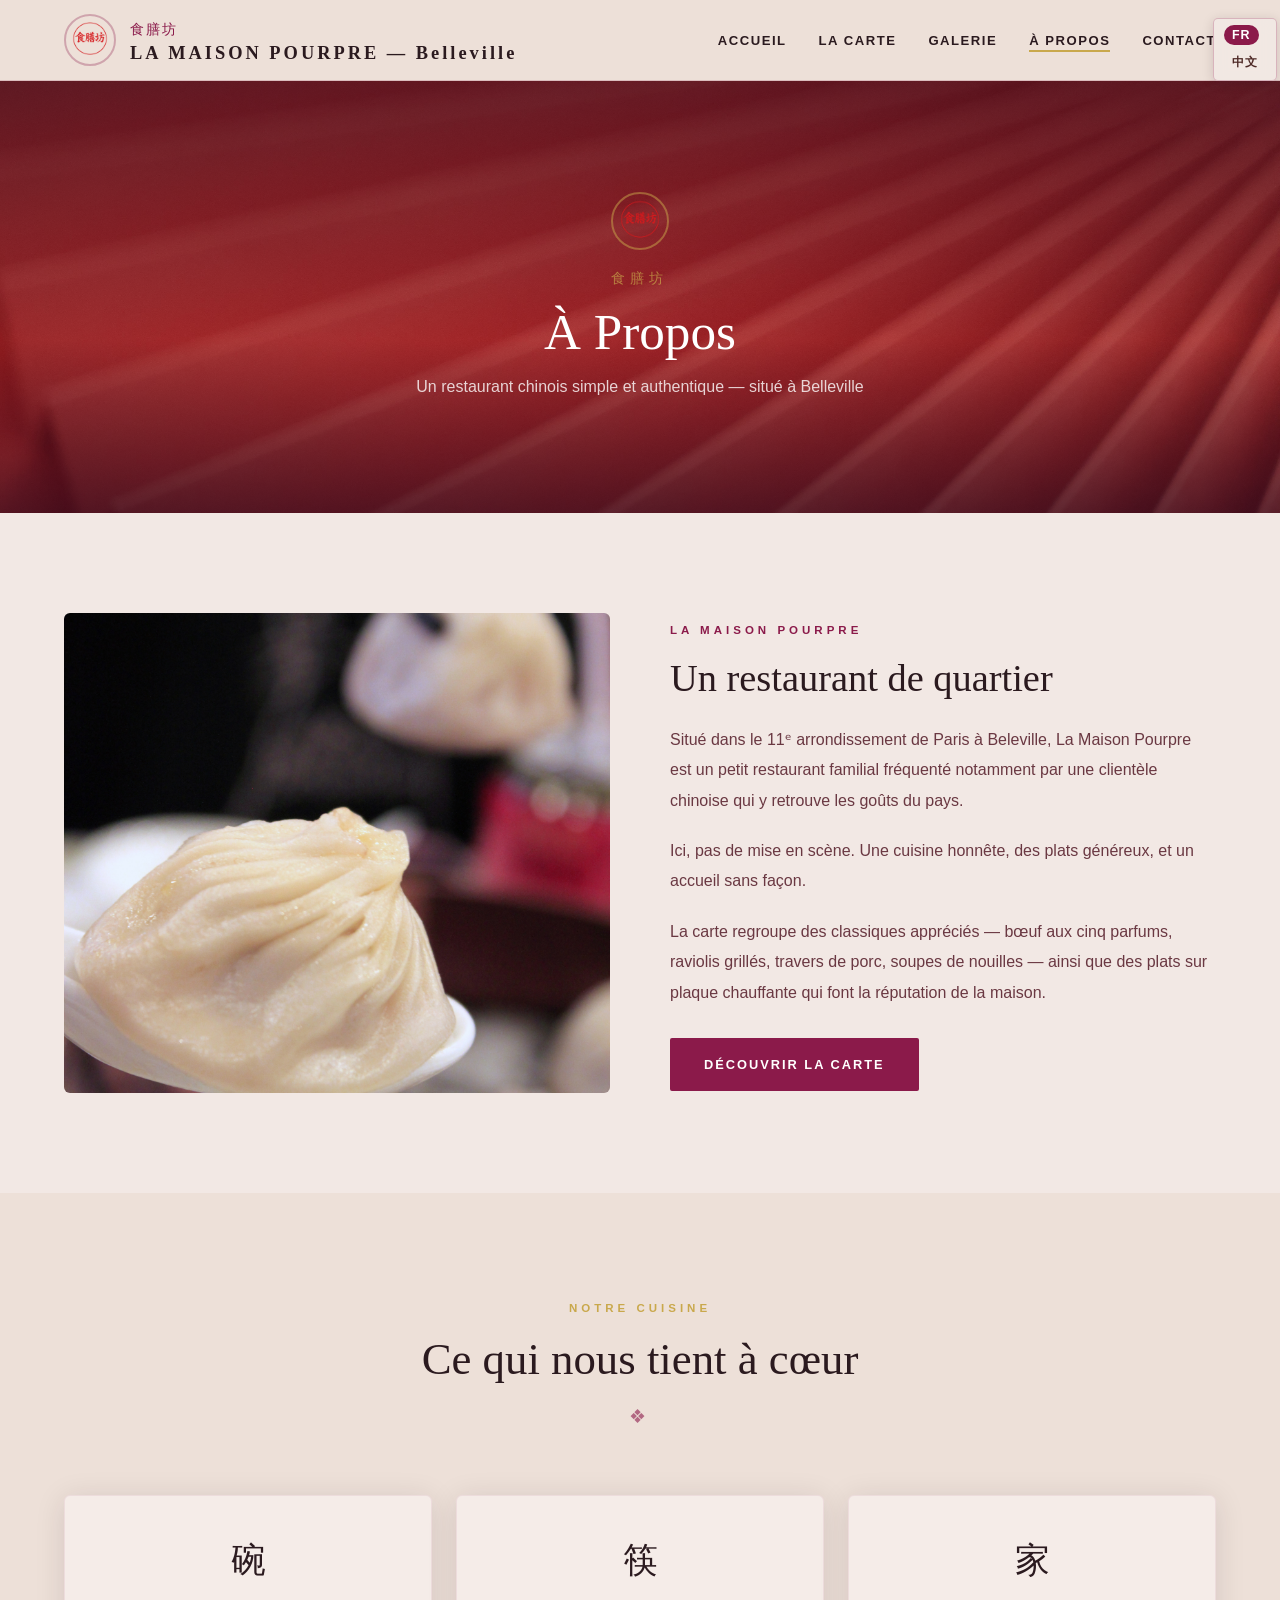
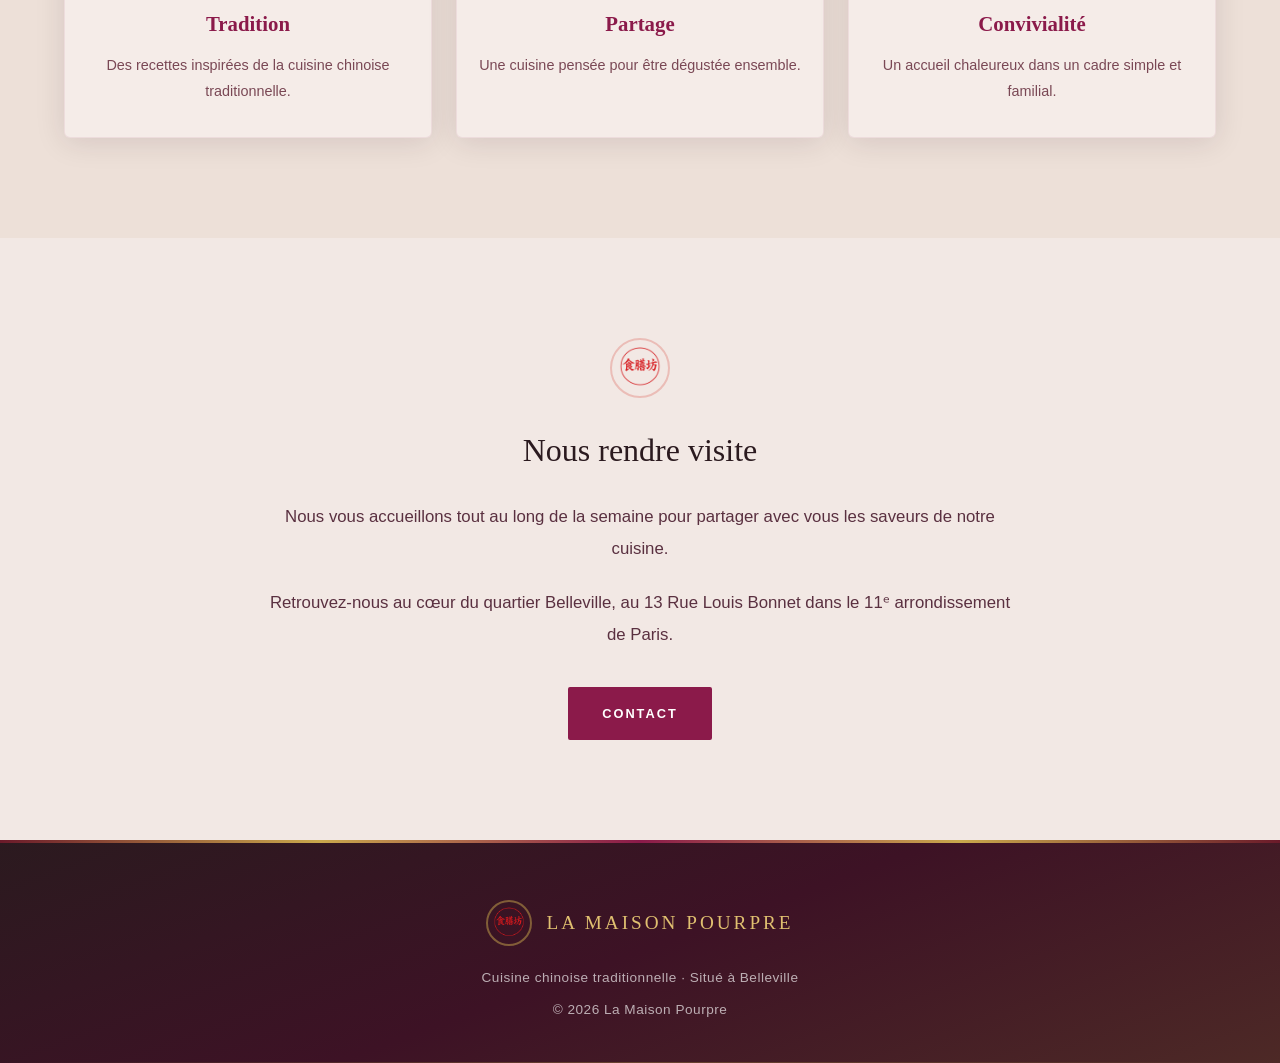
==== commit 8adb38fb: "Update page title for apropos.html" ====
--- a/apropos.html
+++ b/apropos.html
@@ -3,7 +3,7 @@
 <head>
   <meta charset="UTF-8">
   <meta name="viewport" content="width=device-width, initial-scale=1.0">
-  <title>À Propos | La Maison Pourpre</title>
+  <title>À Propos | Restaurant Chinois Paris 11eme - Belleville</title>
   <meta name="description" content="À propos de La Maison Pourpre, restaurant chinois familial à Paris 11.">
   <link rel="icon" type="image/png" href="images/logo.png">
   <link rel="stylesheet" href="css/style.css">
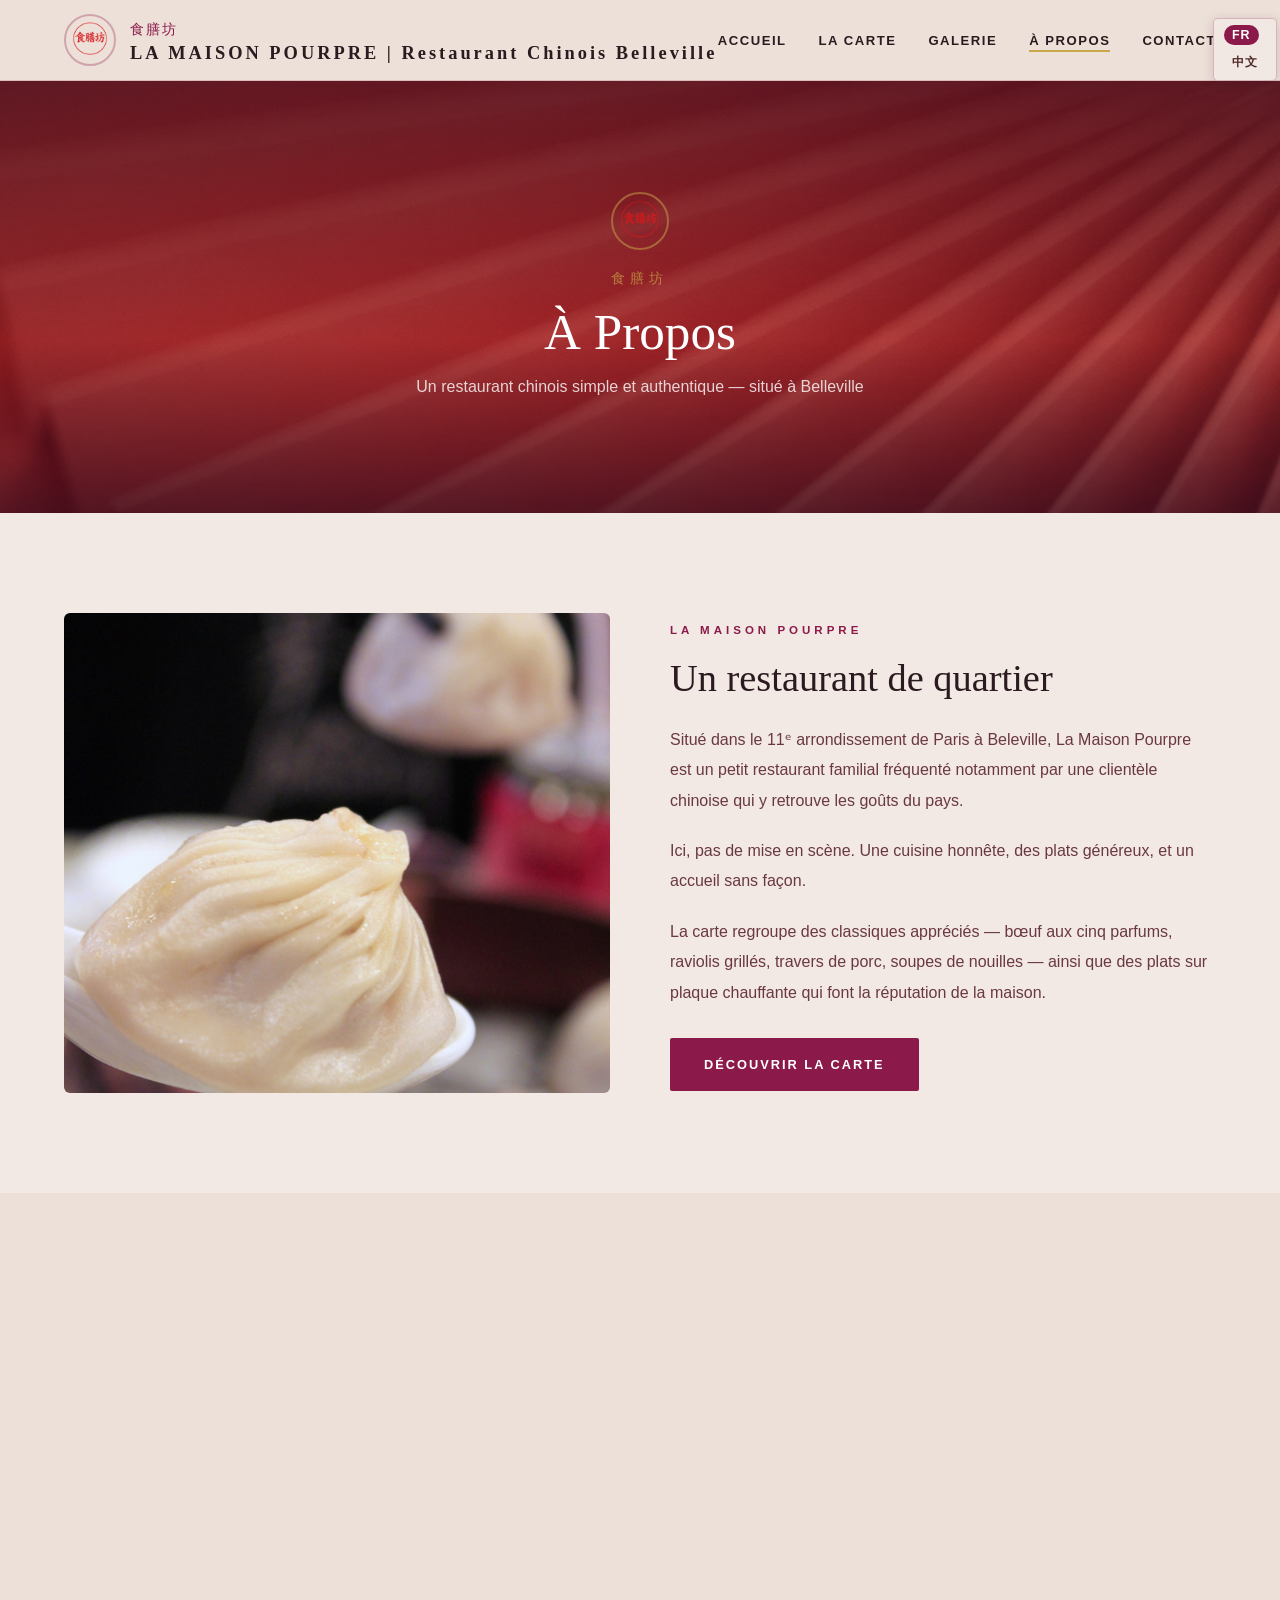
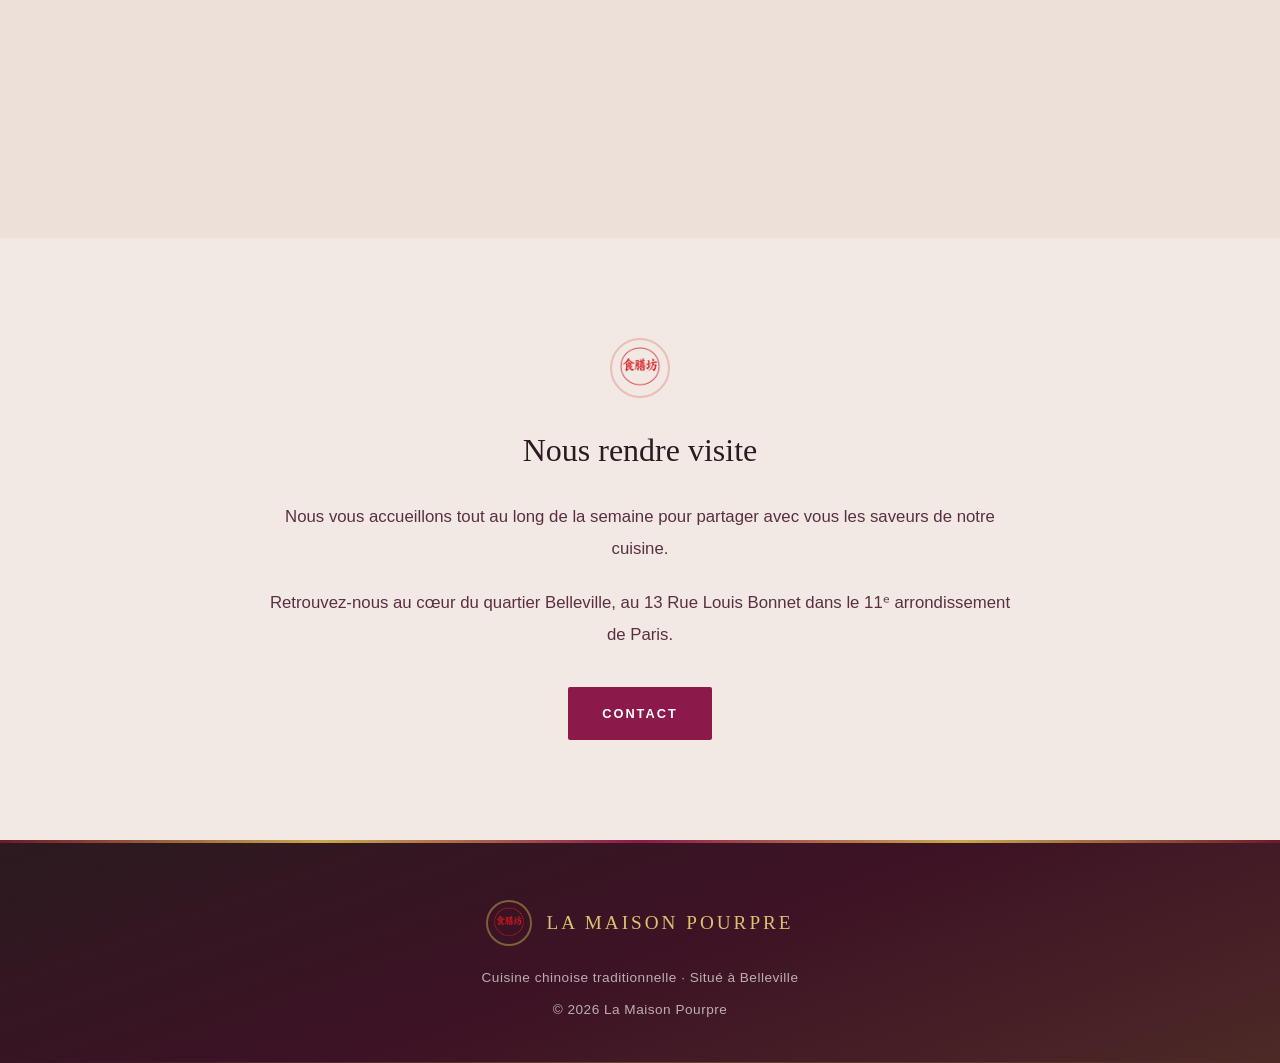
==== commit 9d56ab9a: "Update restaurant name format in apropos.html" ====
--- a/apropos.html
+++ b/apropos.html
@@ -22,7 +22,7 @@
     <img class="logo-img" src="images/logo.png" alt="Logo La Maison Pourpre">
     <div class="logo-text">
       <div class="chinese-name">食膳坊</div>
-      <h1>LA MAISON POURPRE — Belleville</h1>
+      <h1>LA MAISON POURPRE | Restaurant Chinois Belleville</h1>
     </div>
   </a>
   <nav>
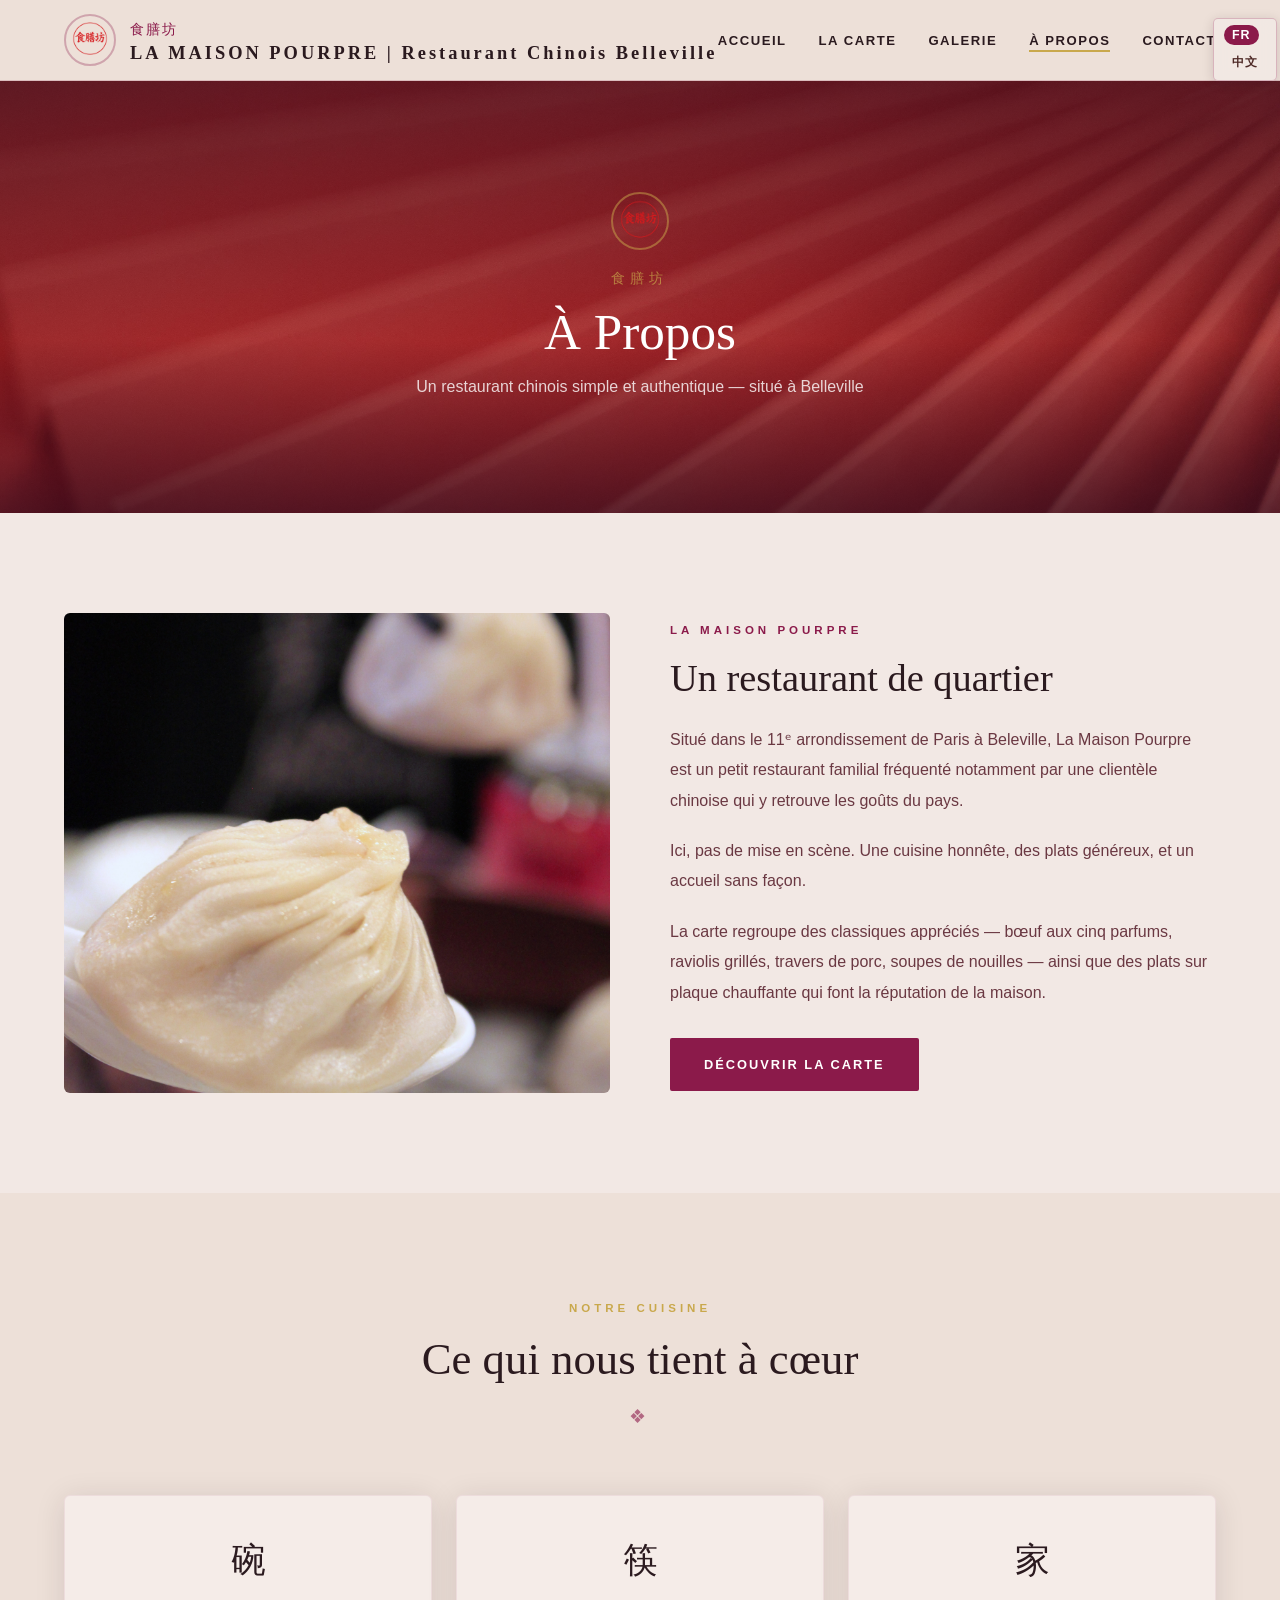
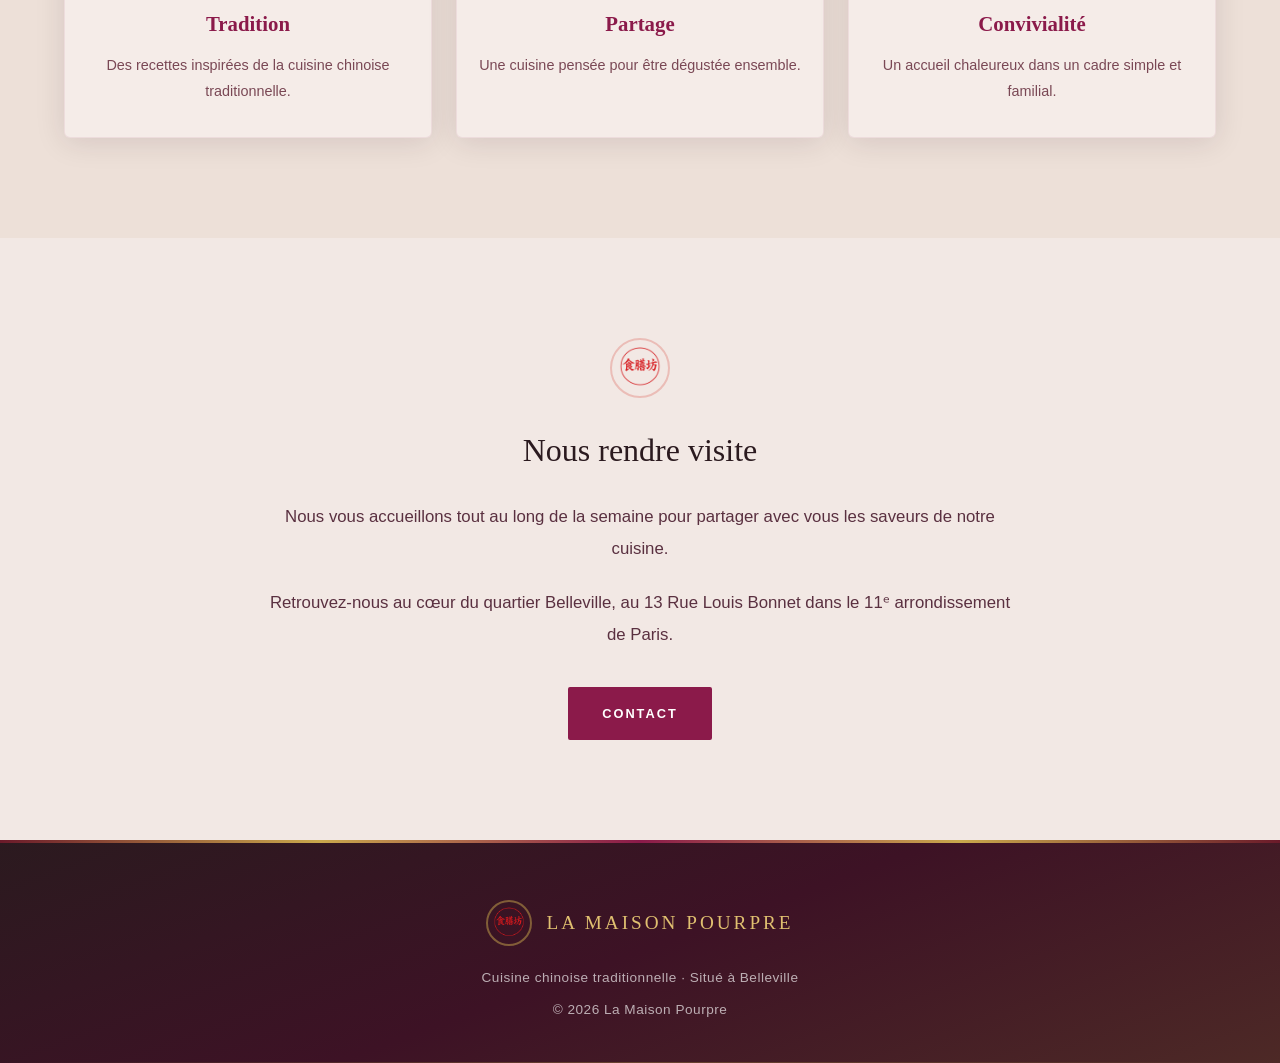
==== commit ac495c0e: "Enhance SEO and social media tags in apropos.html Updated title and meta description for SEO. Added " ====
--- a/apropos.html
+++ b/apropos.html
@@ -3,10 +3,19 @@
 <head>
   <meta charset="UTF-8">
   <meta name="viewport" content="width=device-width, initial-scale=1.0">
-  <title>À Propos | Restaurant Chinois Paris 11eme - Belleville</title>
-  <meta name="description" content="À propos de La Maison Pourpre, restaurant chinois familial à Paris 11.">
+  <title>À Propos | Restaurant Chinois Paris 11eme - Belleville | La Maison Pourpre</title>
+  <meta name="description" content="La Maison Pourpre, restaurant chinois familial à Belleville Paris 11e. Cuisine traditionnelle préparée à la commande : raviolis, bœuf aux cinq parfums, plats sur plaque chauffante.">
+  <link rel="canonical" href="https://lamaisonpourpre-restaurant-chinois-belleville.fr/apropos.html">
   <link rel="icon" type="image/png" href="images/logo.png">
   <link rel="stylesheet" href="css/style.css">
+
+  <!-- Open Graph -->
+  <meta property="og:type" content="website">
+  <meta property="og:title" content="À Propos – La Maison Pourpre | Restaurant Chinois Belleville Paris 11">
+  <meta property="og:description" content="Découvrez l'histoire de La Maison Pourpre, restaurant familial chinois au cœur de Belleville, Paris 11e.">
+  <meta property="og:image" content="https://lamaisonpourpre-restaurant-chinois-belleville.fr/images/devanturefinal.png">
+  <meta property="og:url" content="https://lamaisonpourpre-restaurant-chinois-belleville.fr/apropos.html">
+  <meta property="og:locale" content="fr_FR">
 </head>
 <body>
 
@@ -41,7 +50,7 @@
   <div class="page-hero-bg" style="background-image:url('images/eventailgauche.jpg');"></div>
   <div class="page-hero-overlay"></div>
   <div class="page-hero-content">
-    <img class="page-hero-logo" src="images/logo.png" alt="">
+    <img class="page-hero-logo" src="images/logo.png" alt="La Maison Pourpre restaurant chinois Belleville">
     <span class="hero-chinese">食膳坊</span>
     <h1 data-i18n="about_hero_title">À Propos</h1>
     <p data-i18n="about_hero_desc">Une cuisine familiale, simple et authentique.</p>
@@ -53,7 +62,7 @@
   <div class="container">
     <div class="about-grid">
       <div class="about-img reveal">
-        <img src="images/dumpling.jpg" alt="Cuisine de La Maison Pourpre">
+        <img src="images/dumpling.jpg" alt="Raviolis grillés – spécialité de La Maison Pourpre, restaurant chinois Paris 11">
       </div>
       <div class="about-text reveal">
         <span style="display:inline-block; font-size:0.72rem; font-weight:700; letter-spacing:4px; text-transform:uppercase; color:var(--red); margin-bottom:14px;" data-i18n="about_label">La Maison Pourpre</span>
@@ -99,7 +108,7 @@
 <section class="section" style="background:var(--cream);">
   <div class="container">
     <div class="intro-content reveal" style="text-align:center;">
-      <img src="images/logo.png" alt="" style="width:60px; height:60px; object-fit:contain; border-radius:50%; margin:0 auto 24px; border:2px solid rgba(204,18,0,0.2);">
+      <img src="images/logo.png" alt="Logo La Maison Pourpre" style="width:60px; height:60px; object-fit:contain; border-radius:50%; margin:0 auto 24px; border:2px solid rgba(204,18,0,0.2);">
       <h2 style="font-family:'Cormorant Garamond',serif; font-size:2rem; font-weight:400; margin-bottom:22px;" data-i18n="visit_title">Nous rendre visite</h2>
       <p data-i18n="visit_p1">Nous vous accueillons tout au long de la semaine pour partager avec vous les saveurs de notre cuisine.</p>
       <p data-i18n="visit_p2">Retrouvez-nous au cœur du quartier Belleville, au 13 Rue Louis Bonnet dans le 11ᵉ arrondissement de Paris.</p>
@@ -123,3 +132,4 @@
 <script src="js/lang.js"></script>
 </body>
 </html>
+
